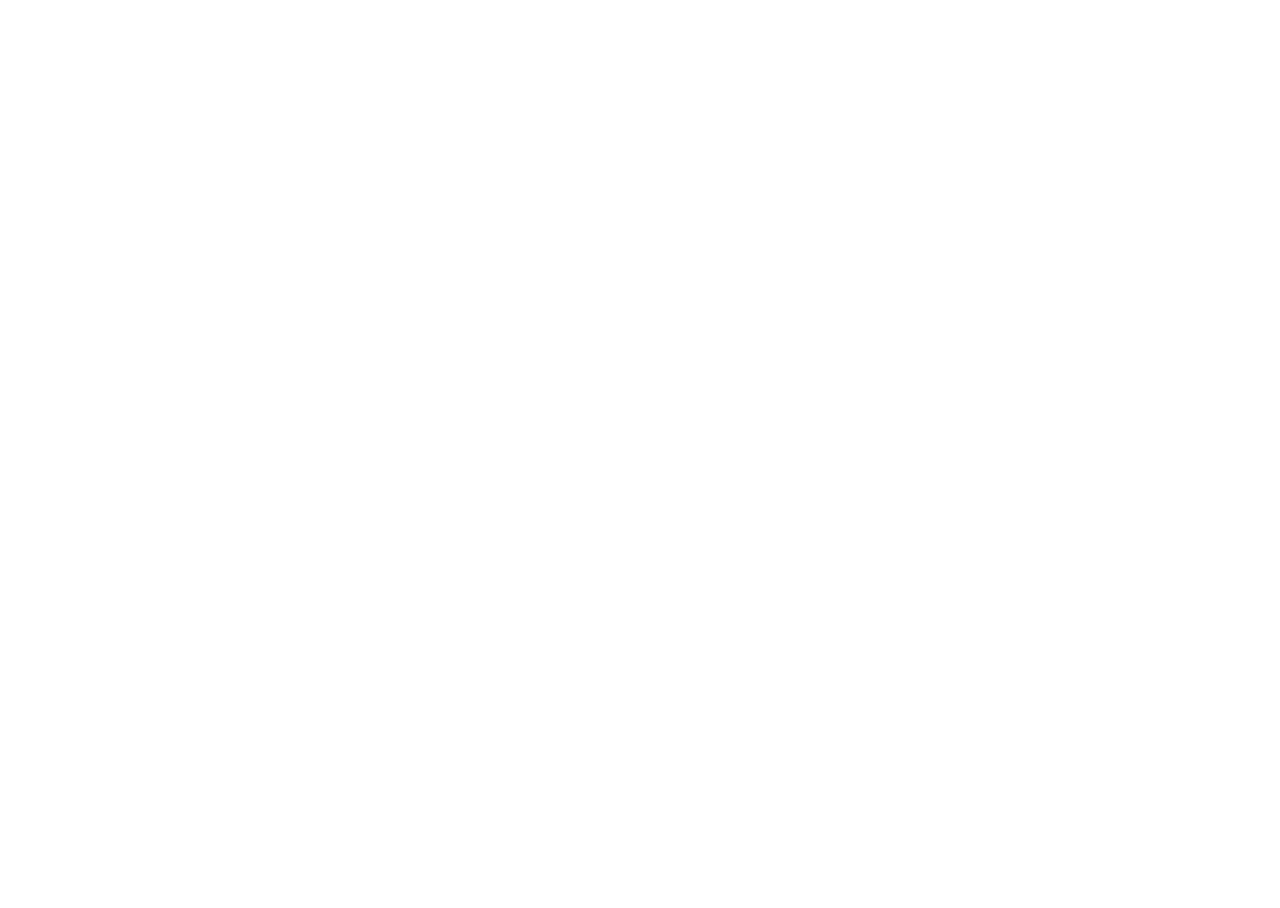
==== index.html @ 4bc16f9a "Serve the clinic on drpreetisamal.online Both apps were compiled for the /dr-preeti-patient-web/ sub" ====
<!DOCTYPE html>
<html lang="en">
  <head>
    <meta charset="utf-8" />
    <meta httpEquiv="X-UA-Compatible" content="IE=edge" />
    <meta name="viewport" content="width=device-width, initial-scale=1, shrink-to-fit=no" />
    <title>Dr. Preeti Samal</title>
    <!-- The `react-native-web` recommended style reset: https://necolas.github.io/react-native-web/docs/setup/#root-element -->
    <style id="expo-reset">
      /* These styles make the body full-height */
      html,
      body {
        height: 100%;
      }
      /* These styles disable body scrolling if you are using <ScrollView> */
      body {
        overflow: hidden;
      }
      /* These styles make the root element full-height */
      #root {
        display: flex;
        height: 100%;
        flex: 1;
      }
    </style>
  <meta name="theme-color" content="#0055A4">
<meta name="description" content="Book appointments, view prescriptions and manage your health profile at Dr. Preeti Samal's clinic.">
<link rel="preload" href="/_expo/static/css/native-tabs.module-b4e264a89cb86b45af23fba5e5d58f55.css" as="style"><link rel="stylesheet" href="/_expo/static/css/native-tabs.module-b4e264a89cb86b45af23fba5e5d58f55.css"><link rel="icon" href="/favicon.ico" /></head>

  <body>
    <!-- Use static rendering with Expo Router to support running without JavaScript. -->
    <noscript>
      You need to enable JavaScript to run this app.
    </noscript>
    <!-- The root element for your Expo app. -->
    <div id="root"></div>
  <script src="/_expo/static/js/web/entry-80959d2bb3d41e6be8501aa03679c1d5.js" defer></script>
</body>
</html>
---- _expo/static/css/native-tabs.module-b4e264a89cb86b45af23fba5e5d58f55.css ----
:root{--expo-router-tabs-font-family:--apple-system, BlinkMacSystemFont, "Segoe UI", Roboto, Helvetica, Arial, sans-serif}._0qVNvW_nativeTabsContainer{flex-direction:column;flex:1;max-width:100vw;max-height:100vh;display:flex;overflow:hidden}._0qVNvW_tabContent{flex:1;max-width:100%;max-height:100%;display:flex}._0qVNvW_tabContent[data-state=inactive]{display:none}._0qVNvW_navigationMenuRoot{z-index:10;background-color:var(--expo-router-tabs-background-color,#272727);box-sizing:border-box;border-radius:25px;justify-content:flex-start;align-items:center;max-width:90vw;height:40px;margin:0;padding:5px;display:flex;position:fixed;top:24px;left:50%;overflow-x:auto;transform:translate(-50%)}._0qVNvW_navigationMenuTrigger{cursor:pointer;outline-color:var(--expo-router-tabs-tab-outline-color,#444);background-color:#0000;border:none;border-radius:20px;height:100%;margin:0;padding:0 20px;list-style:inside none;position:relative}._0qVNvW_navigationMenuTrigger[data-state=active]{background-color:var(--expo-router-tabs-active-background-color,#444)}._0qVNvW_tabText{font-weight:var(--expo-router-tabs-font-weight,500);font-size:var(--expo-router-tabs-font-size,15px);font-family:var(--expo-router-tabs-font-family);font-style:var(--expo-router-tabs-font-style,normal);opacity:var(--expo-router-tabs-text-opacity,1);color:var(--expo-router-tabs-text-color,#8b8b8b);white-space:nowrap}._0qVNvW_navigationMenuTrigger[data-state=active] ._0qVNvW_tabText{color:var(--expo-router-tabs-active-text-color,#fff);font-size:var(--expo-router-tabs-active-font-size,var(--expo-router-tabs-font-size,15px))}._0qVNvW_navigationMenuTrigger:not([data-state=active]) ._0qVNvW_tabText:hover{opacity:var(--expo-router-tabs-text-hover-opacity,.6)}._0qVNvW_tabBadge{--expo-router-tabs-local-badge-size:var(--expo-router-tabs-badge-size,20px);font-family:var(--expo-router-tabs-font-family);min-width:var(--expo-router-tabs-local-badge-size);width:auto;height:var(--expo-router-tabs-local-badge-size);box-sizing:border-box;border-radius:calc(var(--expo-router-tabs-local-badge-size) / 2);background-color:var(--expo-router-tabs-badge-background-color,red);color:var(--expo-router-tabs-badge-text-color,#fff);text-align:center;padding:2px 4px;font-size:12px;position:absolute;top:0;right:0}._0qVNvW_emptyTabBadge{--expo-router-tabs-local-badge-size:var(--expo-router-tabs-empty-badge-size,14px);min-width:var(--expo-router-tabs-local-badge-size);min-height:var(--expo-router-tabs-local-badge-size);border-radius:calc(var(--expo-router-tabs-local-badge-size) / 2);right:4px}
---- _expo/static/css/native-tabs.module-b4e264a89cb86b45af23fba5e5d58f55.css ----
:root{--expo-router-tabs-font-family:--apple-system, BlinkMacSystemFont, "Segoe UI", Roboto, Helvetica, Arial, sans-serif}._0qVNvW_nativeTabsContainer{flex-direction:column;flex:1;max-width:100vw;max-height:100vh;display:flex;overflow:hidden}._0qVNvW_tabContent{flex:1;max-width:100%;max-height:100%;display:flex}._0qVNvW_tabContent[data-state=inactive]{display:none}._0qVNvW_navigationMenuRoot{z-index:10;background-color:var(--expo-router-tabs-background-color,#272727);box-sizing:border-box;border-radius:25px;justify-content:flex-start;align-items:center;max-width:90vw;height:40px;margin:0;padding:5px;display:flex;position:fixed;top:24px;left:50%;overflow-x:auto;transform:translate(-50%)}._0qVNvW_navigationMenuTrigger{cursor:pointer;outline-color:var(--expo-router-tabs-tab-outline-color,#444);background-color:#0000;border:none;border-radius:20px;height:100%;margin:0;padding:0 20px;list-style:inside none;position:relative}._0qVNvW_navigationMenuTrigger[data-state=active]{background-color:var(--expo-router-tabs-active-background-color,#444)}._0qVNvW_tabText{font-weight:var(--expo-router-tabs-font-weight,500);font-size:var(--expo-router-tabs-font-size,15px);font-family:var(--expo-router-tabs-font-family);font-style:var(--expo-router-tabs-font-style,normal);opacity:var(--expo-router-tabs-text-opacity,1);color:var(--expo-router-tabs-text-color,#8b8b8b);white-space:nowrap}._0qVNvW_navigationMenuTrigger[data-state=active] ._0qVNvW_tabText{color:var(--expo-router-tabs-active-text-color,#fff);font-size:var(--expo-router-tabs-active-font-size,var(--expo-router-tabs-font-size,15px))}._0qVNvW_navigationMenuTrigger:not([data-state=active]) ._0qVNvW_tabText:hover{opacity:var(--expo-router-tabs-text-hover-opacity,.6)}._0qVNvW_tabBadge{--expo-router-tabs-local-badge-size:var(--expo-router-tabs-badge-size,20px);font-family:var(--expo-router-tabs-font-family);min-width:var(--expo-router-tabs-local-badge-size);width:auto;height:var(--expo-router-tabs-local-badge-size);box-sizing:border-box;border-radius:calc(var(--expo-router-tabs-local-badge-size) / 2);background-color:var(--expo-router-tabs-badge-background-color,red);color:var(--expo-router-tabs-badge-text-color,#fff);text-align:center;padding:2px 4px;font-size:12px;position:absolute;top:0;right:0}._0qVNvW_emptyTabBadge{--expo-router-tabs-local-badge-size:var(--expo-router-tabs-empty-badge-size,14px);min-width:var(--expo-router-tabs-local-badge-size);min-height:var(--expo-router-tabs-local-badge-size);border-radius:calc(var(--expo-router-tabs-local-badge-size) / 2);right:4px}
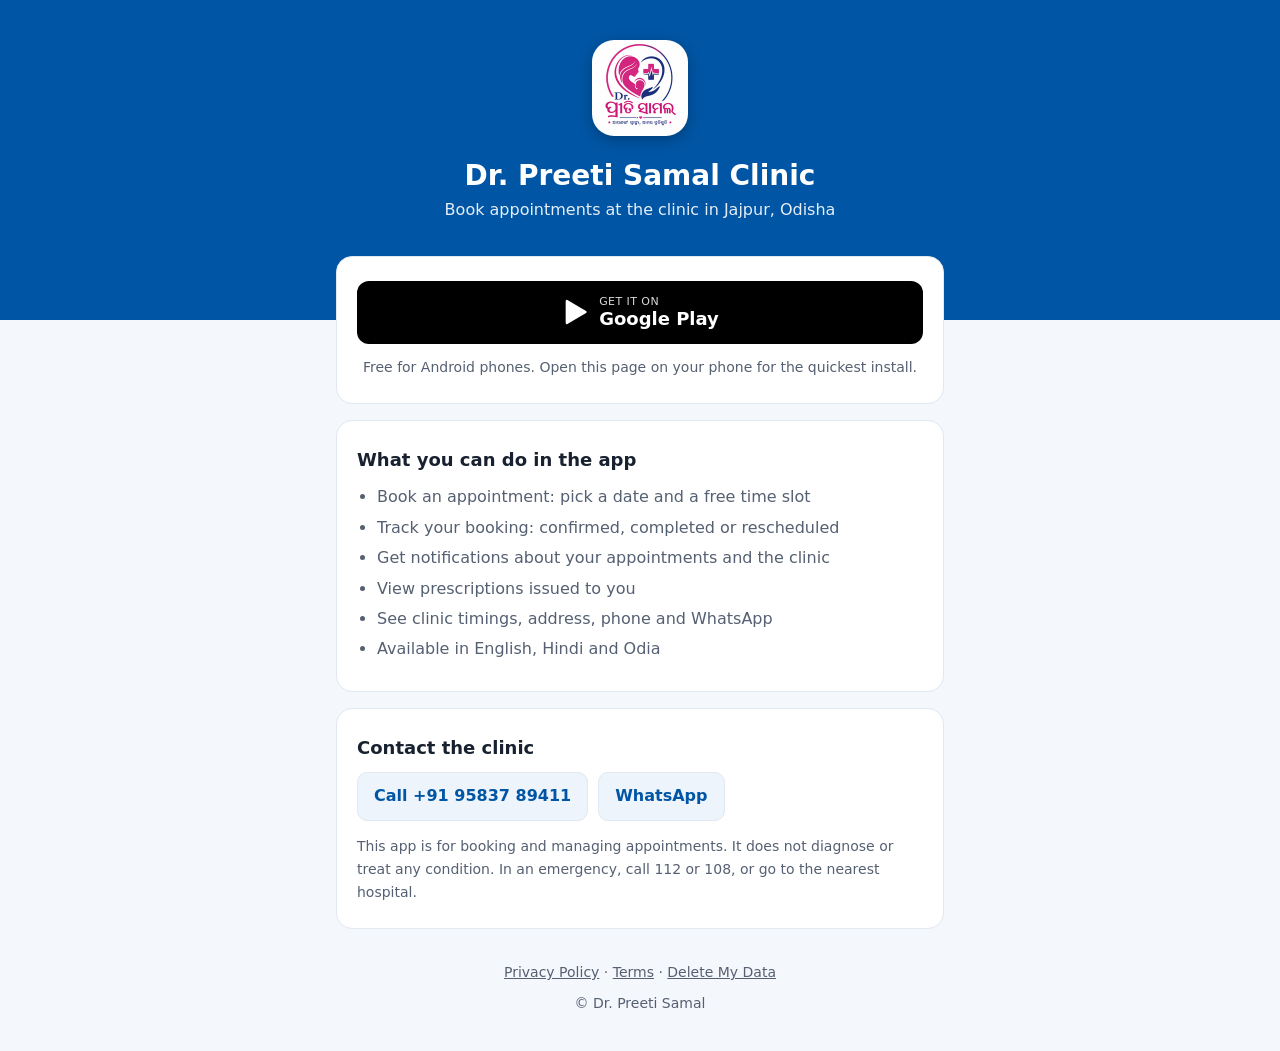
==== commit 53320b29: "1 upload" ====
--- a/index.html
+++ b/index.html
@@ -1,39 +1,92 @@
-<!DOCTYPE html>
+<!doctype html>
 <html lang="en">
-  <head>
-    <meta charset="utf-8" />
-    <meta httpEquiv="X-UA-Compatible" content="IE=edge" />
-    <meta name="viewport" content="width=device-width, initial-scale=1, shrink-to-fit=no" />
-    <title>Dr. Preeti Samal</title>
-    <!-- The `react-native-web` recommended style reset: https://necolas.github.io/react-native-web/docs/setup/#root-element -->
-    <style id="expo-reset">
-      /* These styles make the body full-height */
-      html,
-      body {
-        height: 100%;
-      }
-      /* These styles disable body scrolling if you are using <ScrollView> */
-      body {
-        overflow: hidden;
-      }
-      /* These styles make the root element full-height */
-      #root {
-        display: flex;
-        height: 100%;
-        flex: 1;
-      }
-    </style>
-  <meta name="theme-color" content="#0055A4">
-<meta name="description" content="Book appointments, view prescriptions and manage your health profile at Dr. Preeti Samal's clinic.">
-<link rel="preload" href="/_expo/static/css/native-tabs.module-b4e264a89cb86b45af23fba5e5d58f55.css" as="style"><link rel="stylesheet" href="/_expo/static/css/native-tabs.module-b4e264a89cb86b45af23fba5e5d58f55.css"><link rel="icon" href="/favicon.ico" /></head>
+<head>
+<meta charset="utf-8">
+<meta name="viewport" content="width=device-width, initial-scale=1">
+<title>Dr. Preeti Samal Clinic — Download the App</title>
+<meta name="description" content="Book appointments at Dr. Preeti Samal's clinic in Jajpur and get visit updates. Download the app from Google Play.">
+<meta name="theme-color" content="#0055A4">
+<meta property="og:title" content="Dr. Preeti Samal Clinic — Download the App">
+<meta property="og:description" content="Book appointments at Dr. Preeti Samal's clinic in Jajpur and get visit updates.">
+<meta property="og:type" content="website">
+<meta property="og:url" content="https://drpreetisamal.online/">
+<meta property="og:image" content="https://drpreetisamal.online/app-icon.png">
+<link rel="canonical" href="https://drpreetisamal.online/">
+<link rel="icon" href="/favicon.ico">
+<style>
+  :root { --bg:#f4f7fb; --card:#fff; --text:#18212f; --muted:#556072; --line:#e2e8f0; --brand:#0055a4; --soft:#eef4fb; }
+  @media (prefers-color-scheme: dark) {
+    :root { --bg:#0e141c; --card:#151d28; --text:#e6ebf2; --muted:#9aa6b6; --line:#263244; --brand:#0b4f96; --soft:#142335; }
+  }
+  * { box-sizing:border-box; }
+  body { margin:0; background:var(--bg); color:var(--text);
+         font:16px/1.65 system-ui,-apple-system,"Segoe UI",Roboto,"Noto Sans",sans-serif; }
+  header { background:var(--brand); color:#fff; padding:40px 16px 96px; text-align:center; }
+  header img { width:96px; height:96px; border-radius:22px; background:#fff; box-shadow:0 4px 14px rgba(0,0,0,.25); }
+  header h1 { margin:14px 0 4px; font-size:28px; line-height:1.25; }
+  header p { margin:0; opacity:.9; }
+  main { max-width:640px; margin:-64px auto 24px; padding:0 16px; }
+  .card { background:var(--card); border:1px solid var(--line); border-radius:16px; padding:24px 20px; margin-bottom:16px; }
+  .card h2 { margin:0 0 10px; font-size:18px; }
+  .card p { margin:0 0 12px; color:var(--muted); }
+  .cta { display:flex; align-items:center; justify-content:center; gap:10px; background:#000; color:#fff;
+         text-decoration:none; font-weight:700; font-size:18px; padding:14px 20px; border-radius:12px; }
+  .cta small { display:block; font-size:11px; font-weight:500; letter-spacing:.04em; text-transform:uppercase; opacity:.85; line-height:1.2; }
+  .cta span { text-align:left; line-height:1.2; }
+  .cta svg { width:28px; height:28px; flex:none; }
+  ul.feat { margin:0; padding-left:20px; color:var(--muted); }
+  ul.feat li { margin:4px 0; }
+  .row { display:flex; flex-wrap:wrap; gap:10px; }
+  .row a { padding:10px 16px; border:1px solid var(--line); border-radius:10px; color:var(--brand); text-decoration:none; font-weight:600; background:var(--soft); }
+  .note { font-size:14px; }
+  footer { text-align:center; color:var(--muted); font-size:14px; padding:8px 16px 36px; }
+  footer a { color:var(--muted); }
+  @media (prefers-color-scheme: dark) { .row a { color:#7db4ee; } }
+</style>
+</head>
+<body>
+<header>
+  <img src="/app-icon.png" alt="Dr. Preeti Samal Clinic app icon" width="96" height="96">
+  <h1>Dr. Preeti Samal Clinic</h1>
+  <p>Book appointments at the clinic in Jajpur, Odisha</p>
+</header>
 
-  <body>
-    <!-- Use static rendering with Expo Router to support running without JavaScript. -->
-    <noscript>
-      You need to enable JavaScript to run this app.
-    </noscript>
-    <!-- The root element for your Expo app. -->
-    <div id="root"></div>
-  <script src="/_expo/static/js/web/entry-80959d2bb3d41e6be8501aa03679c1d5.js" defer></script>
+<main>
+  <div class="card">
+    <a class="cta" href="https://play.google.com/store/apps/details?id=com.doctorpritisamla.app" rel="noopener">
+      <svg viewBox="0 0 24 24" aria-hidden="true"><path fill="#fff" d="M4 2.5v19a1 1 0 0 0 1.5.86l16-9.5a1 1 0 0 0 0-1.72l-16-9.5A1 1 0 0 0 4 2.5z"/></svg>
+      <span><small>Get it on</small>Google Play</span>
+    </a>
+    <p class="note" style="margin:12px 0 0;text-align:center;">Free for Android phones. Open this page on your phone for the quickest install.</p>
+  </div>
+
+  <div class="card">
+    <h2>What you can do in the app</h2>
+    <ul class="feat">
+      <li>Book an appointment: pick a date and a free time slot</li>
+      <li>Track your booking: confirmed, completed or rescheduled</li>
+      <li>Get notifications about your appointments and the clinic</li>
+      <li>View prescriptions issued to you</li>
+      <li>See clinic timings, address, phone and WhatsApp</li>
+      <li>Available in English, Hindi and Odia</li>
+    </ul>
+  </div>
+
+  <div class="card">
+    <h2>Contact the clinic</h2>
+    <div class="row">
+      <a href="tel:+919583789411">Call +91 95837 89411</a>
+      <a href="https://wa.me/919583789411">WhatsApp</a>
+    </div>
+    <p class="note" style="margin:14px 0 0;">This app is for booking and managing appointments. It does not diagnose or treat any condition. In an emergency, call 112 or 108, or go to the nearest hospital.</p>
+  </div>
+</main>
+
+<footer>
+  <a href="/privacy-policy/">Privacy Policy</a> &middot;
+  <a href="/terms/">Terms</a> &middot;
+  <a href="/delete-data/">Delete My Data</a>
+  <div style="margin-top:8px;">&copy; Dr. Preeti Samal</div>
+</footer>
 </body>
 </html>
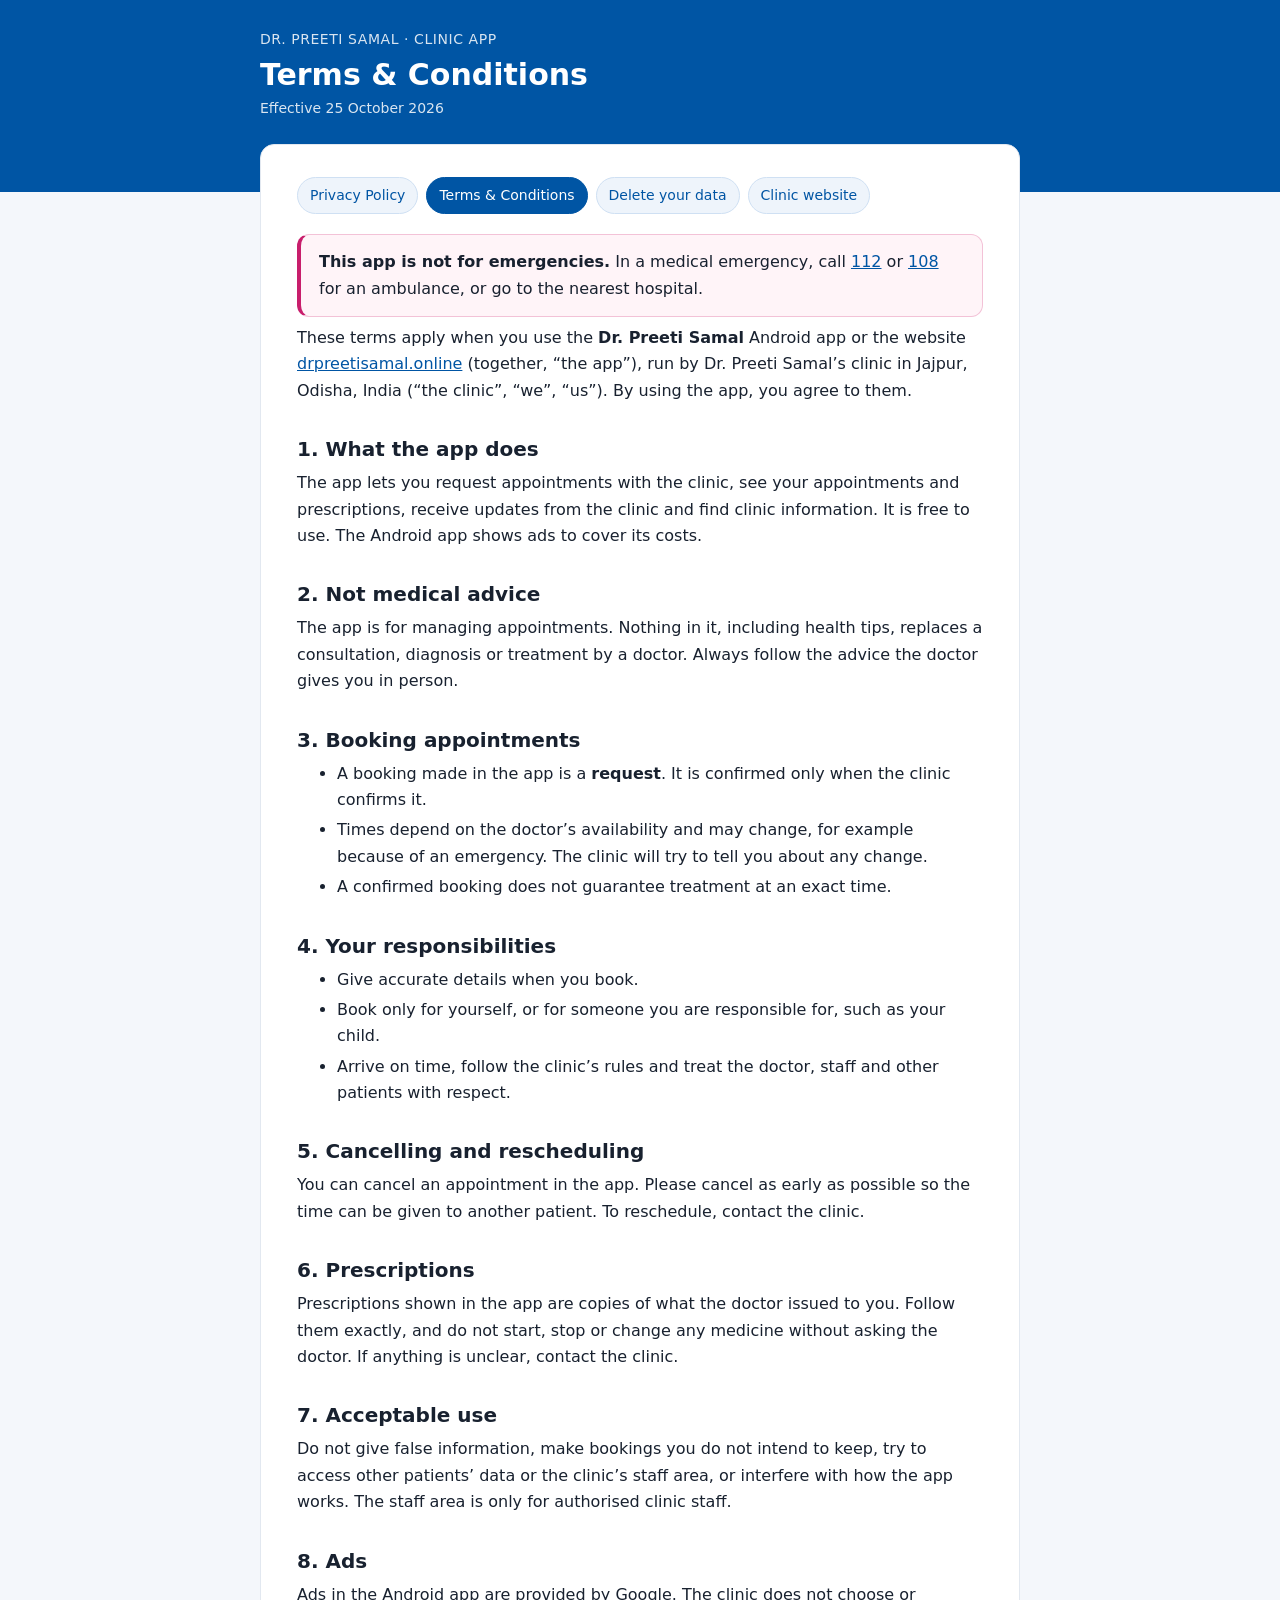
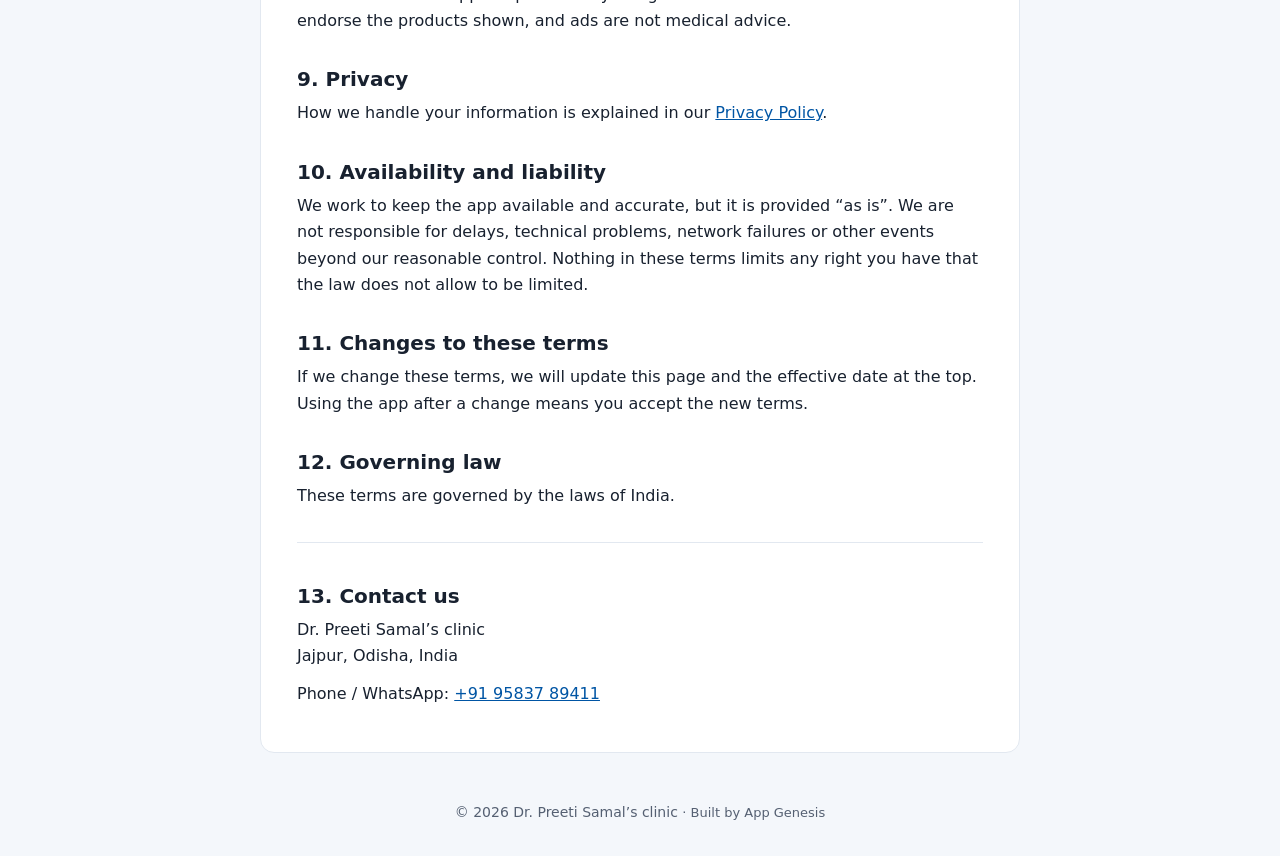
==== commit 8901c7b4: "2 upload" ====
--- a/index.html
+++ b/index.html
@@ -3,90 +3,153 @@
 <head>
 <meta charset="utf-8">
 <meta name="viewport" content="width=device-width, initial-scale=1">
-<title>Dr. Preeti Samal Clinic — Download the App</title>
-<meta name="description" content="Book appointments at Dr. Preeti Samal's clinic in Jajpur and get visit updates. Download the app from Google Play.">
+<title>Terms &amp; Conditions · Dr. Preeti Samal</title>
+<meta name="description" content="Terms for using the Dr. Preeti Samal clinic appointment app and website.">
 <meta name="theme-color" content="#0055A4">
-<meta property="og:title" content="Dr. Preeti Samal Clinic — Download the App">
-<meta property="og:description" content="Book appointments at Dr. Preeti Samal's clinic in Jajpur and get visit updates.">
-<meta property="og:type" content="website">
-<meta property="og:url" content="https://drpreetisamal.online/">
-<meta property="og:image" content="https://drpreetisamal.online/app-icon.png">
-<link rel="canonical" href="https://drpreetisamal.online/">
 <link rel="icon" href="/favicon.ico">
 <style>
-  :root { --bg:#f4f7fb; --card:#fff; --text:#18212f; --muted:#556072; --line:#e2e8f0; --brand:#0055a4; --soft:#eef4fb; }
+  :root {
+    --bg: #f4f7fb; --card: #ffffff; --text: #18212f; --muted: #556072;
+    --line: #e2e8f0; --brand: #0055a4; --brand-ink: #ffffff; --accent: #c81e6c;
+    --soft: #eef4fb; --soft-line: #cfe0f3; --warn: #fff4f8; --warn-line: #f3c2d7;
+  }
   @media (prefers-color-scheme: dark) {
-    :root { --bg:#0e141c; --card:#151d28; --text:#e6ebf2; --muted:#9aa6b6; --line:#263244; --brand:#0b4f96; --soft:#142335; }
+    :root {
+      --bg: #0e141c; --card: #151d28; --text: #e6ebf2; --muted: #9aa6b6;
+      --line: #263244; --brand: #0b4f96; --brand-ink: #ffffff; --accent: #f06aa8;
+      --soft: #142335; --soft-line: #23405f; --warn: #2a1520; --warn-line: #5c2a42;
+    }
   }
-  * { box-sizing:border-box; }
-  body { margin:0; background:var(--bg); color:var(--text);
-         font:16px/1.65 system-ui,-apple-system,"Segoe UI",Roboto,"Noto Sans",sans-serif; }
-  header { background:var(--brand); color:#fff; padding:40px 16px 96px; text-align:center; }
-  header img { width:96px; height:96px; border-radius:22px; background:#fff; box-shadow:0 4px 14px rgba(0,0,0,.25); }
-  header h1 { margin:14px 0 4px; font-size:28px; line-height:1.25; }
-  header p { margin:0; opacity:.9; }
-  main { max-width:640px; margin:-64px auto 24px; padding:0 16px; }
-  .card { background:var(--card); border:1px solid var(--line); border-radius:16px; padding:24px 20px; margin-bottom:16px; }
-  .card h2 { margin:0 0 10px; font-size:18px; }
-  .card p { margin:0 0 12px; color:var(--muted); }
-  .cta { display:flex; align-items:center; justify-content:center; gap:10px; background:#000; color:#fff;
-         text-decoration:none; font-weight:700; font-size:18px; padding:14px 20px; border-radius:12px; }
-  .cta small { display:block; font-size:11px; font-weight:500; letter-spacing:.04em; text-transform:uppercase; opacity:.85; line-height:1.2; }
-  .cta span { text-align:left; line-height:1.2; }
-  .cta svg { width:28px; height:28px; flex:none; }
-  ul.feat { margin:0; padding-left:20px; color:var(--muted); }
-  ul.feat li { margin:4px 0; }
-  .row { display:flex; flex-wrap:wrap; gap:10px; }
-  .row a { padding:10px 16px; border:1px solid var(--line); border-radius:10px; color:var(--brand); text-decoration:none; font-weight:600; background:var(--soft); }
-  .note { font-size:14px; }
-  footer { text-align:center; color:var(--muted); font-size:14px; padding:8px 16px 36px; }
-  footer a { color:var(--muted); }
-  @media (prefers-color-scheme: dark) { .row a { color:#7db4ee; } }
+  * { box-sizing: border-box; }
+  html { -webkit-text-size-adjust: 100%; }
+  body {
+    margin: 0; background: var(--bg); color: var(--text);
+    font: 16px/1.65 system-ui, -apple-system, "Segoe UI", Roboto, "Noto Sans", sans-serif;
+  }
+  header { background: var(--brand); color: var(--brand-ink); padding: 28px 16px 72px; }
+  .wrap { max-width: 760px; margin: 0 auto; }
+  .clinic { margin: 0; font-size: 14px; letter-spacing: .04em; text-transform: uppercase; opacity: .85; }
+  h1 { margin: 6px 0 4px; font-size: 30px; line-height: 1.2; }
+  .date { margin: 0; font-size: 14px; opacity: .85; }
+  main { padding: 0 16px 48px; }
+  .card {
+    background: var(--card); border: 1px solid var(--line); border-radius: 14px;
+    margin-top: -48px; padding: 24px 20px;
+  }
+  @media (min-width: 640px) { .card { padding: 32px 36px; } }
+  nav.top { display: flex; gap: 8px; flex-wrap: wrap; margin-bottom: 20px; }
+  nav.top a {
+    font-size: 14px; text-decoration: none; color: var(--brand); border: 1px solid var(--soft-line);
+    background: var(--soft); padding: 6px 12px; border-radius: 999px;
+  }
+  @media (prefers-color-scheme: dark) { nav.top a { color: #9cc8f5; } }
+  nav.top a[aria-current="page"] { background: var(--brand); color: var(--brand-ink); border-color: var(--brand); }
+  .emergency {
+    background: var(--warn); border: 1px solid var(--warn-line); border-left: 4px solid var(--accent);
+    border-radius: 12px; padding: 14px 18px; margin: 0 0 8px;
+  }
+  .emergency p { margin: 0; }
+  h2 { font-size: 20px; line-height: 1.3; margin: 32px 0 8px; }
+  p, ul { margin: 0 0 12px; }
+  li { margin: 4px 0; }
+  a { color: var(--brand); overflow-wrap: anywhere; }
+  @media (prefers-color-scheme: dark) { a { color: #9cc8f5; } }
+  .contact { border-top: 1px solid var(--line); margin-top: 32px; padding-top: 8px; }
+  footer { text-align: center; font-size: 14px; color: var(--muted); padding: 0 16px 32px; }
+  footer a { color: inherit; text-decoration: none; }
+  footer a:hover { text-decoration: underline; }
+  .credit { white-space: nowrap; font-size: 13px; }
 </style>
 </head>
 <body>
 <header>
-  <img src="/app-icon.png" alt="Dr. Preeti Samal Clinic app icon" width="96" height="96">
-  <h1>Dr. Preeti Samal Clinic</h1>
-  <p>Book appointments at the clinic in Jajpur, Odisha</p>
+  <div class="wrap">
+    <p class="clinic">Dr. Preeti Samal · Clinic app</p>
+    <h1>Terms &amp; Conditions</h1>
+    <p class="date">Effective 25 October 2026</p>
+  </div>
 </header>
 
 <main>
-  <div class="card">
-    <a class="cta" href="https://play.google.com/store/apps/details?id=com.doctorpritisamla.app" rel="noopener">
-      <svg viewBox="0 0 24 24" aria-hidden="true"><path fill="#fff" d="M4 2.5v19a1 1 0 0 0 1.5.86l16-9.5a1 1 0 0 0 0-1.72l-16-9.5A1 1 0 0 0 4 2.5z"/></svg>
-      <span><small>Get it on</small>Google Play</span>
-    </a>
-    <p class="note" style="margin:12px 0 0;text-align:center;">Free for Android phones. Open this page on your phone for the quickest install.</p>
-  </div>
+  <div class="wrap card">
+    <nav class="top" aria-label="Legal pages">
+      <a href="/privacy-policy/">Privacy Policy</a>
+      <a href="/terms/" aria-current="page">Terms &amp; Conditions</a>
+      <a href="/delete-data/">Delete your data</a>
+      <a href="/">Clinic website</a>
+    </nav>
 
-  <div class="card">
-    <h2>What you can do in the app</h2>
-    <ul class="feat">
-      <li>Book an appointment: pick a date and a free time slot</li>
-      <li>Track your booking: confirmed, completed or rescheduled</li>
-      <li>Get notifications about your appointments and the clinic</li>
-      <li>View prescriptions issued to you</li>
-      <li>See clinic timings, address, phone and WhatsApp</li>
-      <li>Available in English, Hindi and Odia</li>
+    <div class="emergency" role="note">
+      <p><strong>This app is not for emergencies.</strong> In a medical emergency, call <a href="tel:112">112</a>
+        or <a href="tel:108">108</a> for an ambulance, or go to the nearest hospital.</p>
+    </div>
+
+    <p>These terms apply when you use the <strong>Dr. Preeti Samal</strong> Android app or the website
+      <a href="https://drpreetisamal.online/">drpreetisamal.online</a> (together, “the app”), run by Dr. Preeti Samal’s
+      clinic in Jajpur, Odisha, India (“the clinic”, “we”, “us”). By using the app, you agree to them.</p>
+
+    <h2>1. What the app does</h2>
+    <p>The app lets you request appointments with the clinic, see your appointments and prescriptions, receive updates
+      from the clinic and find clinic information. It is free to use. The Android app shows ads to cover its costs.</p>
+
+    <h2>2. Not medical advice</h2>
+    <p>The app is for managing appointments. Nothing in it, including health tips, replaces a consultation,
+      diagnosis or treatment by a doctor. Always follow the advice the doctor gives you in person.</p>
+
+    <h2>3. Booking appointments</h2>
+    <ul>
+      <li>A booking made in the app is a <strong>request</strong>. It is confirmed only when the clinic confirms it.</li>
+      <li>Times depend on the doctor’s availability and may change, for example because of an emergency.
+        The clinic will try to tell you about any change.</li>
+      <li>A confirmed booking does not guarantee treatment at an exact time.</li>
     </ul>
-  </div>
 
-  <div class="card">
-    <h2>Contact the clinic</h2>
-    <div class="row">
-      <a href="tel:+919583789411">Call +91 95837 89411</a>
-      <a href="https://wa.me/919583789411">WhatsApp</a>
+    <h2>4. Your responsibilities</h2>
+    <ul>
+      <li>Give accurate details when you book.</li>
+      <li>Book only for yourself, or for someone you are responsible for, such as your child.</li>
+      <li>Arrive on time, follow the clinic’s rules and treat the doctor, staff and other patients with respect.</li>
+    </ul>
+
+    <h2>5. Cancelling and rescheduling</h2>
+    <p>You can cancel an appointment in the app. Please cancel as early as possible so the time can be given to
+      another patient. To reschedule, contact the clinic.</p>
+
+    <h2>6. Prescriptions</h2>
+    <p>Prescriptions shown in the app are copies of what the doctor issued to you. Follow them exactly, and do not start,
+      stop or change any medicine without asking the doctor. If anything is unclear, contact the clinic.</p>
+
+    <h2>7. Acceptable use</h2>
+    <p>Do not give false information, make bookings you do not intend to keep, try to access other patients’ data or the
+      clinic’s staff area, or interfere with how the app works. The staff area is only for authorised clinic staff.</p>
+
+    <h2>8. Ads</h2>
+    <p>Ads in the Android app are provided by Google. The clinic does not choose or endorse the products shown, and
+      ads are not medical advice.</p>
+
+    <h2>9. Privacy</h2>
+    <p>How we handle your information is explained in our <a href="/privacy-policy/">Privacy Policy</a>.</p>
+
+    <h2>10. Availability and liability</h2>
+    <p>We work to keep the app available and accurate, but it is provided “as is”. We are not responsible for delays,
+      technical problems, network failures or other events beyond our reasonable control. Nothing in these terms limits
+      any right you have that the law does not allow to be limited.</p>
+
+    <h2>11. Changes to these terms</h2>
+    <p>If we change these terms, we will update this page and the effective date at the top. Using the app after a
+      change means you accept the new terms.</p>
+
+    <h2>12. Governing law</h2>
+    <p>These terms are governed by the laws of India.</p>
+
+    <div class="contact">
+      <h2>13. Contact us</h2>
+      <p>Dr. Preeti Samal’s clinic<br>Jajpur, Odisha, India</p>
+      <p>Phone / WhatsApp: <a href="tel:+919583789411">+91 95837 89411</a></p>
     </div>
-    <p class="note" style="margin:14px 0 0;">This app is for booking and managing appointments. It does not diagnose or treat any condition. In an emergency, call 112 or 108, or go to the nearest hospital.</p>
   </div>
 </main>
 
-<footer>
-  <a href="/privacy-policy/">Privacy Policy</a> &middot;
-  <a href="/terms/">Terms</a> &middot;
-  <a href="/delete-data/">Delete My Data</a>
-  <div style="margin-top:8px;">&copy; Dr. Preeti Samal</div>
-</footer>
+<footer>© 2026 Dr. Preeti Samal’s clinic <span class="credit">· Built by <a href="https://app-genesis.in">App Genesis</a></span></footer>
 </body>
 </html>
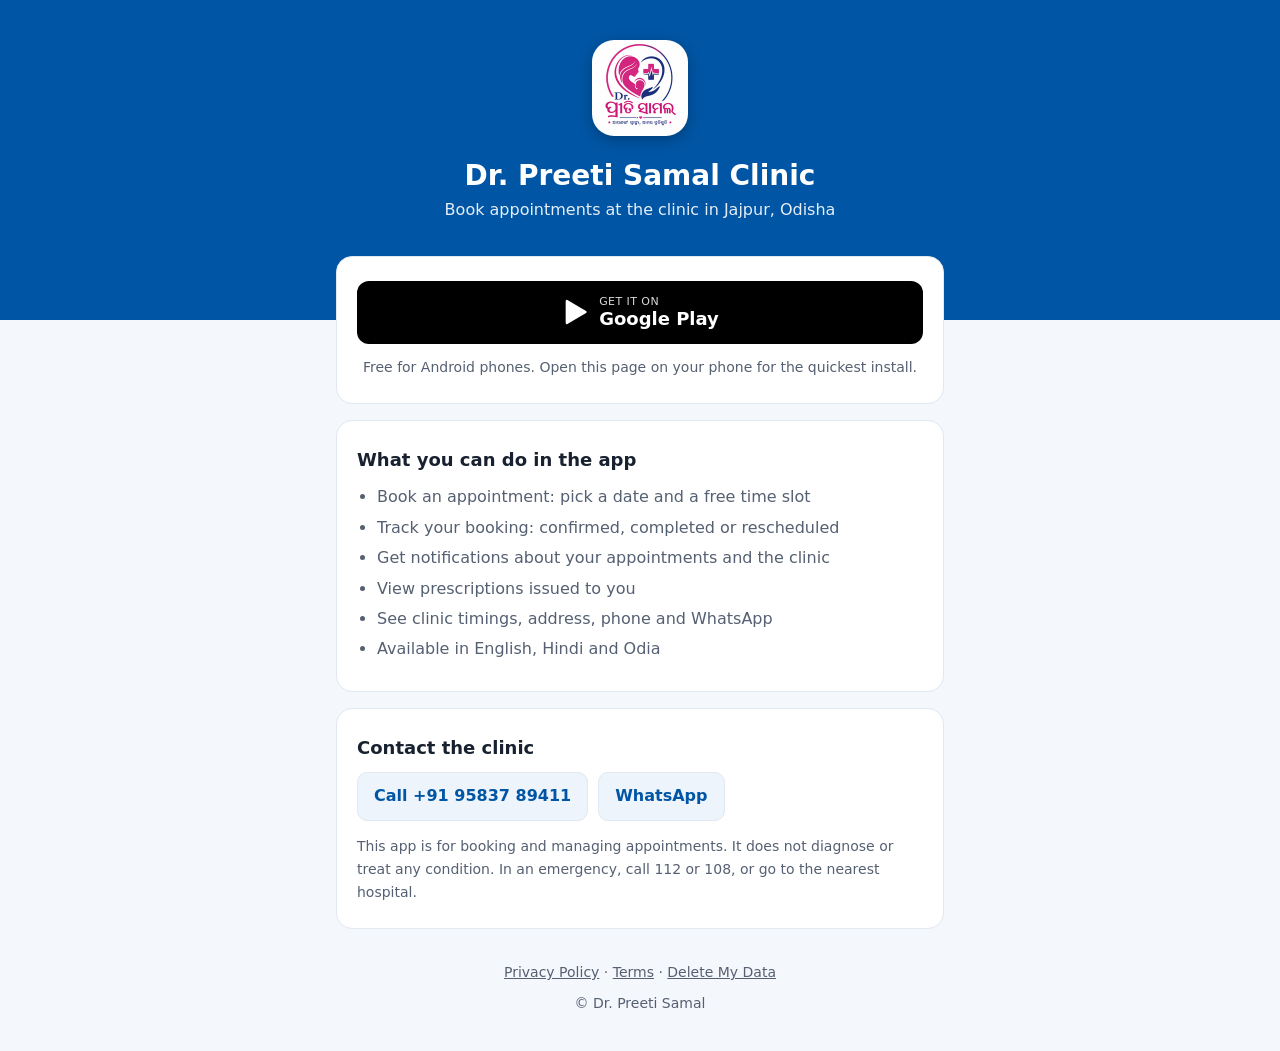
==== commit 243ec913: "3 upload" ====
--- a/index.html
+++ b/index.html
@@ -3,153 +3,90 @@
 <head>
 <meta charset="utf-8">
 <meta name="viewport" content="width=device-width, initial-scale=1">
-<title>Terms &amp; Conditions · Dr. Preeti Samal</title>
-<meta name="description" content="Terms for using the Dr. Preeti Samal clinic appointment app and website.">
+<title>Dr. Preeti Samal Clinic — Download the App</title>
+<meta name="description" content="Book appointments at Dr. Preeti Samal's clinic in Jajpur and get visit updates. Download the app from Google Play.">
 <meta name="theme-color" content="#0055A4">
+<meta property="og:title" content="Dr. Preeti Samal Clinic — Download the App">
+<meta property="og:description" content="Book appointments at Dr. Preeti Samal's clinic in Jajpur and get visit updates.">
+<meta property="og:type" content="website">
+<meta property="og:url" content="https://drpreetisamal.online/">
+<meta property="og:image" content="https://drpreetisamal.online/app-icon.png">
+<link rel="canonical" href="https://drpreetisamal.online/">
 <link rel="icon" href="/favicon.ico">
 <style>
-  :root {
-    --bg: #f4f7fb; --card: #ffffff; --text: #18212f; --muted: #556072;
-    --line: #e2e8f0; --brand: #0055a4; --brand-ink: #ffffff; --accent: #c81e6c;
-    --soft: #eef4fb; --soft-line: #cfe0f3; --warn: #fff4f8; --warn-line: #f3c2d7;
+  :root { --bg:#f4f7fb; --card:#fff; --text:#18212f; --muted:#556072; --line:#e2e8f0; --brand:#0055a4; --soft:#eef4fb; }
+  @media (prefers-color-scheme: dark) {
+    :root { --bg:#0e141c; --card:#151d28; --text:#e6ebf2; --muted:#9aa6b6; --line:#263244; --brand:#0b4f96; --soft:#142335; }
   }
-  @media (prefers-color-scheme: dark) {
-    :root {
-      --bg: #0e141c; --card: #151d28; --text: #e6ebf2; --muted: #9aa6b6;
-      --line: #263244; --brand: #0b4f96; --brand-ink: #ffffff; --accent: #f06aa8;
-      --soft: #142335; --soft-line: #23405f; --warn: #2a1520; --warn-line: #5c2a42;
-    }
-  }
-  * { box-sizing: border-box; }
-  html { -webkit-text-size-adjust: 100%; }
-  body {
-    margin: 0; background: var(--bg); color: var(--text);
-    font: 16px/1.65 system-ui, -apple-system, "Segoe UI", Roboto, "Noto Sans", sans-serif;
-  }
-  header { background: var(--brand); color: var(--brand-ink); padding: 28px 16px 72px; }
-  .wrap { max-width: 760px; margin: 0 auto; }
-  .clinic { margin: 0; font-size: 14px; letter-spacing: .04em; text-transform: uppercase; opacity: .85; }
-  h1 { margin: 6px 0 4px; font-size: 30px; line-height: 1.2; }
-  .date { margin: 0; font-size: 14px; opacity: .85; }
-  main { padding: 0 16px 48px; }
-  .card {
-    background: var(--card); border: 1px solid var(--line); border-radius: 14px;
-    margin-top: -48px; padding: 24px 20px;
-  }
-  @media (min-width: 640px) { .card { padding: 32px 36px; } }
-  nav.top { display: flex; gap: 8px; flex-wrap: wrap; margin-bottom: 20px; }
-  nav.top a {
-    font-size: 14px; text-decoration: none; color: var(--brand); border: 1px solid var(--soft-line);
-    background: var(--soft); padding: 6px 12px; border-radius: 999px;
-  }
-  @media (prefers-color-scheme: dark) { nav.top a { color: #9cc8f5; } }
-  nav.top a[aria-current="page"] { background: var(--brand); color: var(--brand-ink); border-color: var(--brand); }
-  .emergency {
-    background: var(--warn); border: 1px solid var(--warn-line); border-left: 4px solid var(--accent);
-    border-radius: 12px; padding: 14px 18px; margin: 0 0 8px;
-  }
-  .emergency p { margin: 0; }
-  h2 { font-size: 20px; line-height: 1.3; margin: 32px 0 8px; }
-  p, ul { margin: 0 0 12px; }
-  li { margin: 4px 0; }
-  a { color: var(--brand); overflow-wrap: anywhere; }
-  @media (prefers-color-scheme: dark) { a { color: #9cc8f5; } }
-  .contact { border-top: 1px solid var(--line); margin-top: 32px; padding-top: 8px; }
-  footer { text-align: center; font-size: 14px; color: var(--muted); padding: 0 16px 32px; }
-  footer a { color: inherit; text-decoration: none; }
-  footer a:hover { text-decoration: underline; }
-  .credit { white-space: nowrap; font-size: 13px; }
+  * { box-sizing:border-box; }
+  body { margin:0; background:var(--bg); color:var(--text);
+         font:16px/1.65 system-ui,-apple-system,"Segoe UI",Roboto,"Noto Sans",sans-serif; }
+  header { background:var(--brand); color:#fff; padding:40px 16px 96px; text-align:center; }
+  header img { width:96px; height:96px; border-radius:22px; background:#fff; box-shadow:0 4px 14px rgba(0,0,0,.25); }
+  header h1 { margin:14px 0 4px; font-size:28px; line-height:1.25; }
+  header p { margin:0; opacity:.9; }
+  main { max-width:640px; margin:-64px auto 24px; padding:0 16px; }
+  .card { background:var(--card); border:1px solid var(--line); border-radius:16px; padding:24px 20px; margin-bottom:16px; }
+  .card h2 { margin:0 0 10px; font-size:18px; }
+  .card p { margin:0 0 12px; color:var(--muted); }
+  .cta { display:flex; align-items:center; justify-content:center; gap:10px; background:#000; color:#fff;
+         text-decoration:none; font-weight:700; font-size:18px; padding:14px 20px; border-radius:12px; }
+  .cta small { display:block; font-size:11px; font-weight:500; letter-spacing:.04em; text-transform:uppercase; opacity:.85; line-height:1.2; }
+  .cta span { text-align:left; line-height:1.2; }
+  .cta svg { width:28px; height:28px; flex:none; }
+  ul.feat { margin:0; padding-left:20px; color:var(--muted); }
+  ul.feat li { margin:4px 0; }
+  .row { display:flex; flex-wrap:wrap; gap:10px; }
+  .row a { padding:10px 16px; border:1px solid var(--line); border-radius:10px; color:var(--brand); text-decoration:none; font-weight:600; background:var(--soft); }
+  .note { font-size:14px; }
+  footer { text-align:center; color:var(--muted); font-size:14px; padding:8px 16px 36px; }
+  footer a { color:var(--muted); }
+  @media (prefers-color-scheme: dark) { .row a { color:#7db4ee; } }
 </style>
 </head>
 <body>
 <header>
-  <div class="wrap">
-    <p class="clinic">Dr. Preeti Samal · Clinic app</p>
-    <h1>Terms &amp; Conditions</h1>
-    <p class="date">Effective 25 October 2026</p>
-  </div>
+  <img src="/app-icon.png" alt="Dr. Preeti Samal Clinic app icon" width="96" height="96">
+  <h1>Dr. Preeti Samal Clinic</h1>
+  <p>Book appointments at the clinic in Jajpur, Odisha</p>
 </header>
 
 <main>
-  <div class="wrap card">
-    <nav class="top" aria-label="Legal pages">
-      <a href="/privacy-policy/">Privacy Policy</a>
-      <a href="/terms/" aria-current="page">Terms &amp; Conditions</a>
-      <a href="/delete-data/">Delete your data</a>
-      <a href="/">Clinic website</a>
-    </nav>
+  <div class="card">
+    <a class="cta" href="https://play.google.com/store/apps/details?id=com.doctorpritisamla.app" rel="noopener">
+      <svg viewBox="0 0 24 24" aria-hidden="true"><path fill="#fff" d="M4 2.5v19a1 1 0 0 0 1.5.86l16-9.5a1 1 0 0 0 0-1.72l-16-9.5A1 1 0 0 0 4 2.5z"/></svg>
+      <span><small>Get it on</small>Google Play</span>
+    </a>
+    <p class="note" style="margin:12px 0 0;text-align:center;">Free for Android phones. Open this page on your phone for the quickest install.</p>
+  </div>
 
-    <div class="emergency" role="note">
-      <p><strong>This app is not for emergencies.</strong> In a medical emergency, call <a href="tel:112">112</a>
-        or <a href="tel:108">108</a> for an ambulance, or go to the nearest hospital.</p>
+  <div class="card">
+    <h2>What you can do in the app</h2>
+    <ul class="feat">
+      <li>Book an appointment: pick a date and a free time slot</li>
+      <li>Track your booking: confirmed, completed or rescheduled</li>
+      <li>Get notifications about your appointments and the clinic</li>
+      <li>View prescriptions issued to you</li>
+      <li>See clinic timings, address, phone and WhatsApp</li>
+      <li>Available in English, Hindi and Odia</li>
+    </ul>
+  </div>
+
+  <div class="card">
+    <h2>Contact the clinic</h2>
+    <div class="row">
+      <a href="tel:+919583789411">Call +91 95837 89411</a>
+      <a href="https://wa.me/919583789411">WhatsApp</a>
     </div>
-
-    <p>These terms apply when you use the <strong>Dr. Preeti Samal</strong> Android app or the website
-      <a href="https://drpreetisamal.online/">drpreetisamal.online</a> (together, “the app”), run by Dr. Preeti Samal’s
-      clinic in Jajpur, Odisha, India (“the clinic”, “we”, “us”). By using the app, you agree to them.</p>
-
-    <h2>1. What the app does</h2>
-    <p>The app lets you request appointments with the clinic, see your appointments and prescriptions, receive updates
-      from the clinic and find clinic information. It is free to use. The Android app shows ads to cover its costs.</p>
-
-    <h2>2. Not medical advice</h2>
-    <p>The app is for managing appointments. Nothing in it, including health tips, replaces a consultation,
-      diagnosis or treatment by a doctor. Always follow the advice the doctor gives you in person.</p>
-
-    <h2>3. Booking appointments</h2>
-    <ul>
-      <li>A booking made in the app is a <strong>request</strong>. It is confirmed only when the clinic confirms it.</li>
-      <li>Times depend on the doctor’s availability and may change, for example because of an emergency.
-        The clinic will try to tell you about any change.</li>
-      <li>A confirmed booking does not guarantee treatment at an exact time.</li>
-    </ul>
-
-    <h2>4. Your responsibilities</h2>
-    <ul>
-      <li>Give accurate details when you book.</li>
-      <li>Book only for yourself, or for someone you are responsible for, such as your child.</li>
-      <li>Arrive on time, follow the clinic’s rules and treat the doctor, staff and other patients with respect.</li>
-    </ul>
-
-    <h2>5. Cancelling and rescheduling</h2>
-    <p>You can cancel an appointment in the app. Please cancel as early as possible so the time can be given to
-      another patient. To reschedule, contact the clinic.</p>
-
-    <h2>6. Prescriptions</h2>
-    <p>Prescriptions shown in the app are copies of what the doctor issued to you. Follow them exactly, and do not start,
-      stop or change any medicine without asking the doctor. If anything is unclear, contact the clinic.</p>
-
-    <h2>7. Acceptable use</h2>
-    <p>Do not give false information, make bookings you do not intend to keep, try to access other patients’ data or the
-      clinic’s staff area, or interfere with how the app works. The staff area is only for authorised clinic staff.</p>
-
-    <h2>8. Ads</h2>
-    <p>Ads in the Android app are provided by Google. The clinic does not choose or endorse the products shown, and
-      ads are not medical advice.</p>
-
-    <h2>9. Privacy</h2>
-    <p>How we handle your information is explained in our <a href="/privacy-policy/">Privacy Policy</a>.</p>
-
-    <h2>10. Availability and liability</h2>
-    <p>We work to keep the app available and accurate, but it is provided “as is”. We are not responsible for delays,
-      technical problems, network failures or other events beyond our reasonable control. Nothing in these terms limits
-      any right you have that the law does not allow to be limited.</p>
-
-    <h2>11. Changes to these terms</h2>
-    <p>If we change these terms, we will update this page and the effective date at the top. Using the app after a
-      change means you accept the new terms.</p>
-
-    <h2>12. Governing law</h2>
-    <p>These terms are governed by the laws of India.</p>
-
-    <div class="contact">
-      <h2>13. Contact us</h2>
-      <p>Dr. Preeti Samal’s clinic<br>Jajpur, Odisha, India</p>
-      <p>Phone / WhatsApp: <a href="tel:+919583789411">+91 95837 89411</a></p>
-    </div>
+    <p class="note" style="margin:14px 0 0;">This app is for booking and managing appointments. It does not diagnose or treat any condition. In an emergency, call 112 or 108, or go to the nearest hospital.</p>
   </div>
 </main>
 
-<footer>© 2026 Dr. Preeti Samal’s clinic <span class="credit">· Built by <a href="https://app-genesis.in">App Genesis</a></span></footer>
+<footer>
+  <a href="/privacy-policy/">Privacy Policy</a> &middot;
+  <a href="/terms/">Terms</a> &middot;
+  <a href="/delete-data/">Delete My Data</a>
+  <div style="margin-top:8px;">&copy; Dr. Preeti Samal</div>
+</footer>
 </body>
 </html>
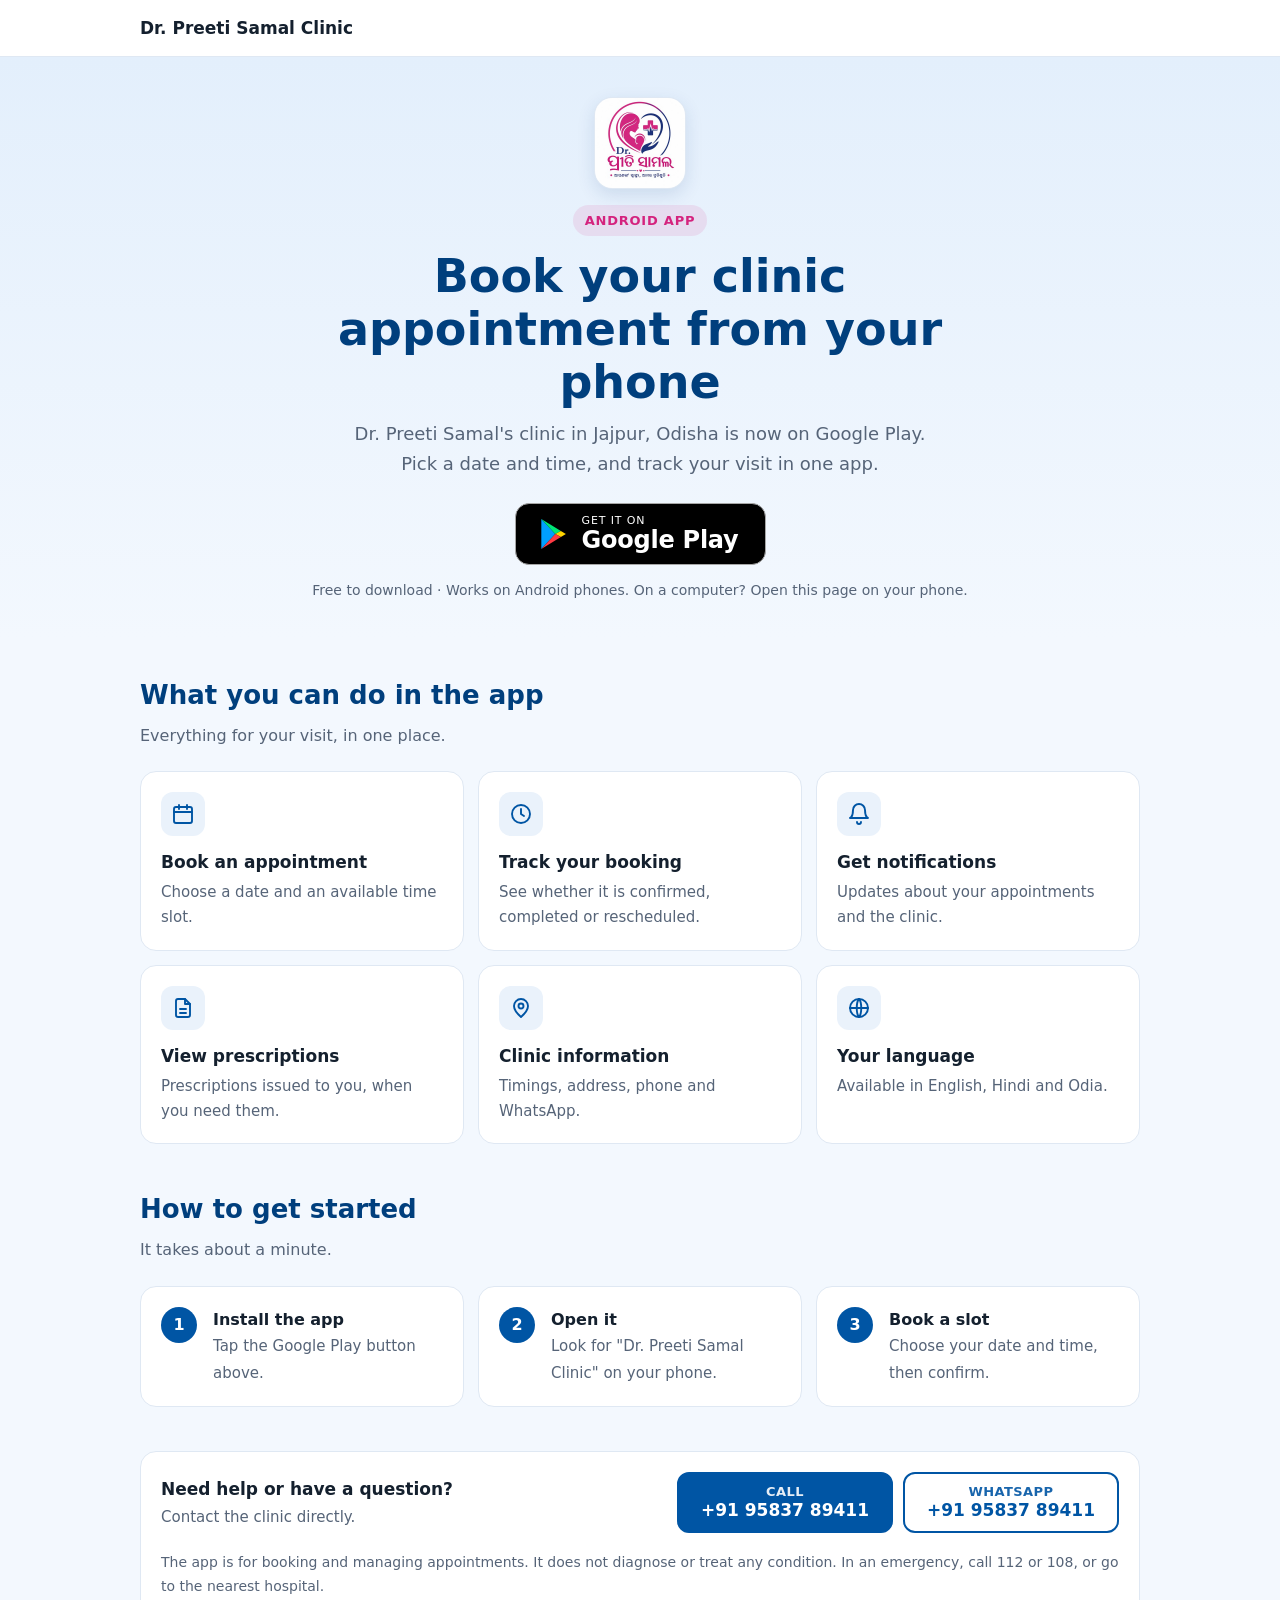
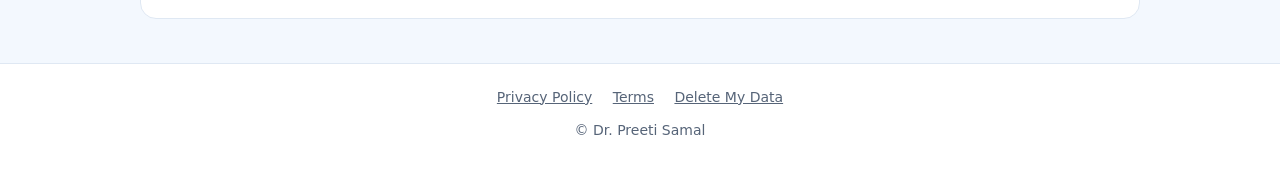
==== commit 5f71c115: "Landing page" ====
--- a/index.html
+++ b/index.html
@@ -3,10 +3,11 @@
 <head>
 <meta charset="utf-8">
 <meta name="viewport" content="width=device-width, initial-scale=1">
-<title>Dr. Preeti Samal Clinic — Download the App</title>
-<meta name="description" content="Book appointments at Dr. Preeti Samal's clinic in Jajpur and get visit updates. Download the app from Google Play.">
+<title>Dr. Preeti Samal Clinic App — Download on Google Play</title>
+<meta name="description" content="Book appointments at Dr. Preeti Samal's clinic in Jajpur and get visit updates. Download the Android app from Google Play.">
 <meta name="theme-color" content="#0055A4">
-<meta property="og:title" content="Dr. Preeti Samal Clinic — Download the App">
+<meta name="color-scheme" content="light">
+<meta property="og:title" content="Dr. Preeti Samal Clinic App — Download on Google Play">
 <meta property="og:description" content="Book appointments at Dr. Preeti Samal's clinic in Jajpur and get visit updates.">
 <meta property="og:type" content="website">
 <meta property="og:url" content="https://drpreetisamal.online/">
@@ -14,79 +15,150 @@
 <link rel="canonical" href="https://drpreetisamal.online/">
 <link rel="icon" href="/favicon.ico">
 <style>
-  :root { --bg:#f4f7fb; --card:#fff; --text:#18212f; --muted:#556072; --line:#e2e8f0; --brand:#0055a4; --soft:#eef4fb; }
-  @media (prefers-color-scheme: dark) {
-    :root { --bg:#0e141c; --card:#151d28; --text:#e6ebf2; --muted:#9aa6b6; --line:#263244; --brand:#0b4f96; --soft:#142335; }
+  :root {
+    --blue:#0055a4; --blue-d:#003f7d; --pink:#d4237e;
+    --bg:#f3f8fe; --card:#ffffff; --text:#14202e; --muted:#566478; --line:#dfe8f3; --soft:#eaf2fb;
   }
+  :root { color-scheme:light; }
   * { box-sizing:border-box; }
   body { margin:0; background:var(--bg); color:var(--text);
-         font:16px/1.65 system-ui,-apple-system,"Segoe UI",Roboto,"Noto Sans",sans-serif; }
-  header { background:var(--brand); color:#fff; padding:40px 16px 96px; text-align:center; }
-  header img { width:96px; height:96px; border-radius:22px; background:#fff; box-shadow:0 4px 14px rgba(0,0,0,.25); }
-  header h1 { margin:14px 0 4px; font-size:28px; line-height:1.25; }
-  header p { margin:0; opacity:.9; }
-  main { max-width:640px; margin:-64px auto 24px; padding:0 16px; }
-  .card { background:var(--card); border:1px solid var(--line); border-radius:16px; padding:24px 20px; margin-bottom:16px; }
-  .card h2 { margin:0 0 10px; font-size:18px; }
-  .card p { margin:0 0 12px; color:var(--muted); }
-  .cta { display:flex; align-items:center; justify-content:center; gap:10px; background:#000; color:#fff;
-         text-decoration:none; font-weight:700; font-size:18px; padding:14px 20px; border-radius:12px; }
-  .cta small { display:block; font-size:11px; font-weight:500; letter-spacing:.04em; text-transform:uppercase; opacity:.85; line-height:1.2; }
-  .cta span { text-align:left; line-height:1.2; }
-  .cta svg { width:28px; height:28px; flex:none; }
-  ul.feat { margin:0; padding-left:20px; color:var(--muted); }
-  ul.feat li { margin:4px 0; }
-  .row { display:flex; flex-wrap:wrap; gap:10px; }
-  .row a { padding:10px 16px; border:1px solid var(--line); border-radius:10px; color:var(--brand); text-decoration:none; font-weight:600; background:var(--soft); }
-  .note { font-size:14px; }
-  footer { text-align:center; color:var(--muted); font-size:14px; padding:8px 16px 36px; }
-  footer a { color:var(--muted); }
-  @media (prefers-color-scheme: dark) { .row a { color:#7db4ee; } }
+         font:16px/1.65 system-ui,-apple-system,"Segoe UI",Roboto,"Noto Sans",sans-serif; -webkit-text-size-adjust:100%; }
+  a { color:var(--blue); }
+  .wrap { max-width:1040px; margin:0 auto; padding:0 20px; }
+
+  .top { background:var(--card); border-bottom:1px solid var(--line); }
+  .top .wrap { padding-top:14px; padding-bottom:14px; font-weight:700; font-size:17px; }
+
+  /* hero */
+  .hero { background:linear-gradient(180deg,#e3effc 0%, var(--bg) 100%); padding:40px 0 36px; text-align:center; }
+  .hero .wrap { max-width:760px; }
+  .hero-logo { width:92px; height:92px; border-radius:18px; background:#fff; border:1px solid var(--line);
+               box-shadow:0 6px 18px rgba(0,60,120,.12); margin:0 auto 16px; display:block; }
+  .tag { display:inline-block; font-size:13px; font-weight:700; letter-spacing:.06em; text-transform:uppercase;
+         color:var(--pink); background:rgba(212,35,126,.10); padding:5px 12px; border-radius:999px; }
+  h1 { margin:14px 0 10px; font-size:clamp(28px,6vw,46px); line-height:1.15; color:var(--blue-d); }
+  .lead { margin:0 auto 24px; color:var(--muted); font-size:18px; max-width:34em; }
+
+  /* Play Store button */
+  .play { display:inline-flex; align-items:center; gap:12px; background:#000; color:#fff; text-decoration:none;
+          padding:11px 26px 11px 20px; border-radius:14px; border:1px solid #a6a6a6; min-width:230px; justify-content:center; }
+  .play:hover { background:#1a1a1a; }
+  .play:focus-visible { outline:3px solid var(--blue); outline-offset:3px; }
+  .play svg { width:34px; height:34px; flex:none; }
+  .play .t { text-align:left; line-height:1.1; }
+  .play .t small { display:block; font-size:11px; letter-spacing:.08em; text-transform:uppercase; font-weight:500; }
+  .play .t b { display:block; font-size:24px; font-weight:600; letter-spacing:-.01em; }
+  .sub { margin:14px 0 0; font-size:14px; color:var(--muted); }
+
+  /* sections */
+  section { padding:36px 0 8px; }
+  h2 { margin:0 0 6px; font-size:26px; color:var(--blue-d); }
+  .sec-sub { margin:0 0 22px; color:var(--muted); }
+  .grid { display:grid; gap:14px; grid-template-columns:1fr; }
+  @media (min-width:560px) { .grid { grid-template-columns:1fr 1fr; } }
+  @media (min-width:860px) { .grid { grid-template-columns:repeat(3,1fr); } }
+  .card { background:var(--card); border:1px solid var(--line); border-radius:16px; padding:20px; }
+  .card h3 { margin:12px 0 4px; font-size:17px; }
+  .card p { margin:0; color:var(--muted); font-size:15px; }
+  .ico { width:44px; height:44px; border-radius:12px; background:var(--soft); display:flex; align-items:center; justify-content:center; }
+  .ico svg { width:24px; height:24px; stroke:var(--blue); fill:none; stroke-width:1.9; stroke-linecap:round; stroke-linejoin:round; }
+
+  .steps { display:grid; gap:14px; grid-template-columns:1fr; counter-reset:s; }
+  @media (min-width:700px) { .steps { grid-template-columns:repeat(3,1fr); } }
+  .step { background:var(--card); border:1px solid var(--line); border-radius:16px; padding:20px 20px 20px 72px; position:relative; }
+  .step::before { counter-increment:s; content:counter(s); position:absolute; left:20px; top:20px; width:36px; height:36px; border-radius:50%;
+                  background:var(--blue); color:#fff; font-weight:700; display:flex; align-items:center; justify-content:center; }
+  .step b { display:block; }
+  .step span { color:var(--muted); font-size:15px; }
+
+  .contact { display:flex; flex-wrap:wrap; gap:14px; align-items:center; justify-content:space-between; }
+  .contact .btns { display:flex; flex-wrap:wrap; gap:10px; }
+  .btn { display:inline-flex; flex-direction:column; align-items:center; justify-content:center; line-height:1.25; padding:10px 22px; border-radius:12px; font-weight:700; text-decoration:none; border:2px solid var(--blue); color:var(--blue); }
+  .btn .l { font-size:13px; font-weight:600; letter-spacing:.03em; text-transform:uppercase; opacity:.9; }
+  .btn .n { font-size:17px; font-weight:700; white-space:nowrap; }
+  .btn.fill { background:var(--blue); color:#fff; }
+  .card .note { margin:18px 0 0; font-size:14px; color:var(--muted); }
+
+  footer { margin-top:36px; background:var(--card); border-top:1px solid var(--line); padding:22px 0 30px; text-align:center; font-size:14px; color:var(--muted); }
+  footer a { color:var(--muted); margin:0 8px; }
+
+  @media (max-width:480px) {
+    .play { width:100%; max-width:320px; }
+    .contact .btns { width:100%; flex-wrap:nowrap; gap:8px; } .contact .btn { flex:1; min-width:0; padding:10px 8px; } .btn .n { font-size:15px; }
+  }
+  @media (max-width:360px) { .btn .n { font-size:13px; } }
 </style>
 </head>
 <body>
-<header>
-  <img src="/app-icon.png" alt="Dr. Preeti Samal Clinic app icon" width="96" height="96">
-  <h1>Dr. Preeti Samal Clinic</h1>
-  <p>Book appointments at the clinic in Jajpur, Odisha</p>
-</header>
 
-<main>
+<div class="top"><div class="wrap">Dr. Preeti Samal Clinic</div></div>
+
+<div class="hero"><div class="wrap">
+  <img class="hero-logo" src="[data-uri]" alt="Dr. Preeti Samal" width="92" height="92">
+  <span class="tag">Android app</span>
+  <h1>Book your clinic appointment from your phone</h1>
+  <p class="lead">Dr. Preeti Samal's clinic in Jajpur, Odisha is now on Google Play. Pick a date and time, and track your visit in one app.</p>
+
+  <a class="play" href="https://play.google.com/store/apps/details?id=com.doctorpritisamla.app" rel="noopener" aria-label="Get it on Google Play">
+    <svg viewBox="0 0 512 512" aria-hidden="true">
+      <polygon fill="#00a0ff" points="80,30 80,482 290,256"/>
+      <polygon fill="#00e676" points="80,30 290,256 375,210"/>
+      <polygon fill="#ffd400" points="375,210 450,256 375,302 290,256"/>
+      <polygon fill="#ff3a44" points="80,482 375,302 290,256"/>
+    </svg>
+    <span class="t"><small>Get it on</small><b>Google Play</b></span>
+  </a>
+  <p class="sub">Free to download &middot; Works on Android phones. On a computer? Open this page on your phone.</p>
+</div></div>
+
+<section><div class="wrap">
+  <h2>What you can do in the app</h2>
+  <p class="sec-sub">Everything for your visit, in one place.</p>
+  <div class="grid">
+    <div class="card"><div class="ico"><svg viewBox="0 0 24 24"><rect x="3" y="5" width="18" height="16" rx="2"/><path d="M8 3v4M16 3v4M3 10h18"/></svg></div>
+      <h3>Book an appointment</h3><p>Choose a date and an available time slot.</p></div>
+    <div class="card"><div class="ico"><svg viewBox="0 0 24 24"><circle cx="12" cy="12" r="9"/><path d="M12 7v5l3 2"/></svg></div>
+      <h3>Track your booking</h3><p>See whether it is confirmed, completed or rescheduled.</p></div>
+    <div class="card"><div class="ico"><svg viewBox="0 0 24 24"><path d="M6 8a6 6 0 0 1 12 0c0 7 3 8 3 8H3s3-1 3-8z"/><path d="M10 20a2 2 0 0 0 4 0"/></svg></div>
+      <h3>Get notifications</h3><p>Updates about your appointments and the clinic.</p></div>
+    <div class="card"><div class="ico"><svg viewBox="0 0 24 24"><path d="M14 3H7a2 2 0 0 0-2 2v14a2 2 0 0 0 2 2h10a2 2 0 0 0 2-2V8z"/><path d="M14 3v5h5M9 13h6M9 17h6"/></svg></div>
+      <h3>View prescriptions</h3><p>Prescriptions issued to you, when you need them.</p></div>
+    <div class="card"><div class="ico"><svg viewBox="0 0 24 24"><path d="M12 21s7-6.2 7-11a7 7 0 0 0-14 0c0 4.8 7 11 7 11z"/><circle cx="12" cy="10" r="2.5"/></svg></div>
+      <h3>Clinic information</h3><p>Timings, address, phone and WhatsApp.</p></div>
+    <div class="card"><div class="ico"><svg viewBox="0 0 24 24"><circle cx="12" cy="12" r="9"/><path d="M3 12h18M12 3c3 3.2 3 14.8 0 18M12 3c-3 3.2-3 14.8 0 18"/></svg></div>
+      <h3>Your language</h3><p>Available in English, Hindi and Odia.</p></div>
+  </div>
+</div></section>
+
+<section><div class="wrap">
+  <h2>How to get started</h2>
+  <p class="sec-sub">It takes about a minute.</p>
+  <div class="steps">
+    <div class="step"><b>Install the app</b><span>Tap the Google Play button above.</span></div>
+    <div class="step"><b>Open it</b><span>Look for "Dr. Preeti Samal Clinic" on your phone.</span></div>
+    <div class="step"><b>Book a slot</b><span>Choose your date and time, then confirm.</span></div>
+  </div>
+</div></section>
+
+<section><div class="wrap">
   <div class="card">
-    <a class="cta" href="https://play.google.com/store/apps/details?id=com.doctorpritisamla.app" rel="noopener">
-      <svg viewBox="0 0 24 24" aria-hidden="true"><path fill="#fff" d="M4 2.5v19a1 1 0 0 0 1.5.86l16-9.5a1 1 0 0 0 0-1.72l-16-9.5A1 1 0 0 0 4 2.5z"/></svg>
-      <span><small>Get it on</small>Google Play</span>
-    </a>
-    <p class="note" style="margin:12px 0 0;text-align:center;">Free for Android phones. Open this page on your phone for the quickest install.</p>
+    <div class="contact">
+      <div><h3 style="margin:0 0 2px;">Need help or have a question?</h3><p style="margin:0;">Contact the clinic directly.</p></div>
+      <div class="btns">
+        <a class="btn fill" href="tel:+919583789411"><span class="l">Call</span><span class="n">+91 95837 89411</span></a>
+        <a class="btn" href="https://wa.me/919583789411"><span class="l">WhatsApp</span><span class="n">+91 95837 89411</span></a>
+      </div>
+    </div>
+    <p class="note">The app is for booking and managing appointments. It does not diagnose or treat any condition. In an emergency, call 112 or 108, or go to the nearest hospital.</p>
   </div>
-
-  <div class="card">
-    <h2>What you can do in the app</h2>
-    <ul class="feat">
-      <li>Book an appointment: pick a date and a free time slot</li>
-      <li>Track your booking: confirmed, completed or rescheduled</li>
-      <li>Get notifications about your appointments and the clinic</li>
-      <li>View prescriptions issued to you</li>
-      <li>See clinic timings, address, phone and WhatsApp</li>
-      <li>Available in English, Hindi and Odia</li>
-    </ul>
-  </div>
-
-  <div class="card">
-    <h2>Contact the clinic</h2>
-    <div class="row">
-      <a href="tel:+919583789411">Call +91 95837 89411</a>
-      <a href="https://wa.me/919583789411">WhatsApp</a>
-    </div>
-    <p class="note" style="margin:14px 0 0;">This app is for booking and managing appointments. It does not diagnose or treat any condition. In an emergency, call 112 or 108, or go to the nearest hospital.</p>
-  </div>
-</main>
+</div></section>
 
 <footer>
-  <a href="/privacy-policy/">Privacy Policy</a> &middot;
-  <a href="/terms/">Terms</a> &middot;
+  <a href="/privacy-policy/">Privacy Policy</a>
+  <a href="/terms/">Terms</a>
   <a href="/delete-data/">Delete My Data</a>
-  <div style="margin-top:8px;">&copy; Dr. Preeti Samal</div>
+  <div style="margin-top:10px;">&copy; Dr. Preeti Samal</div>
 </footer>
+
 </body>
 </html>
